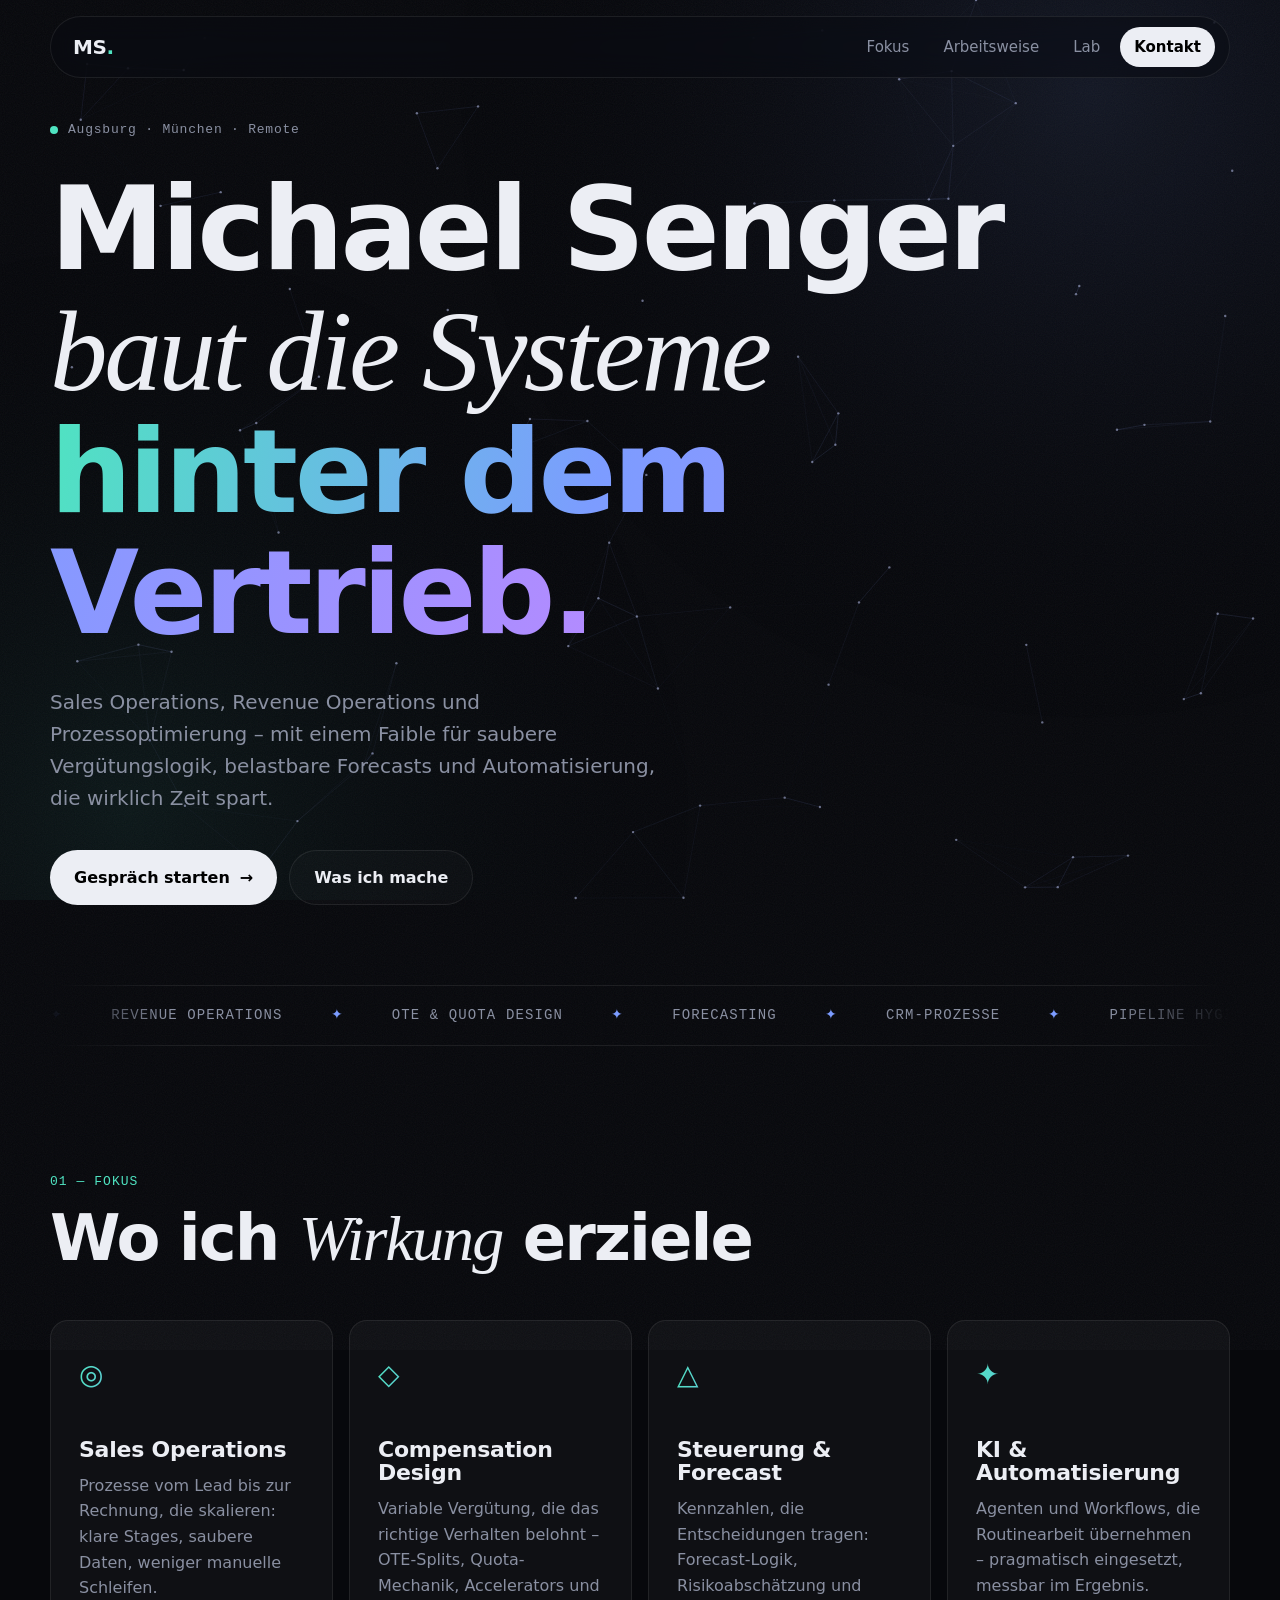
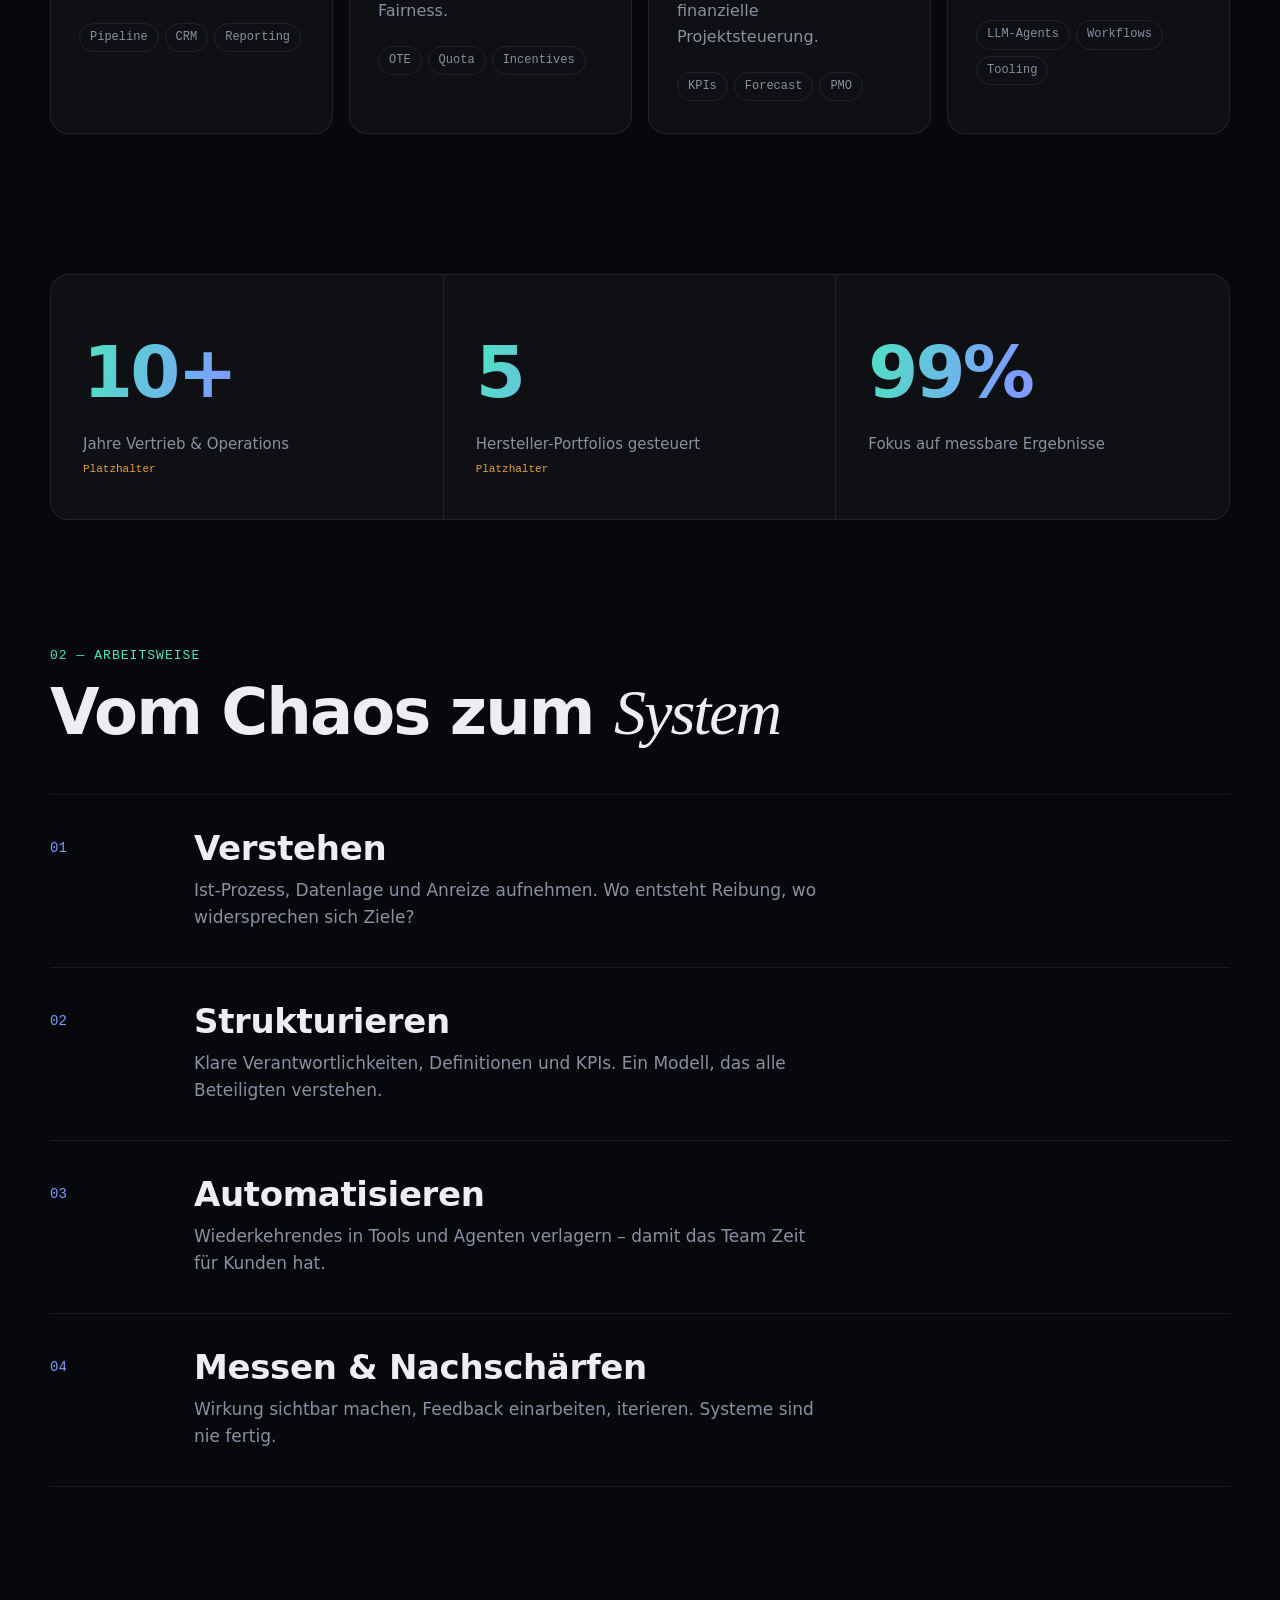
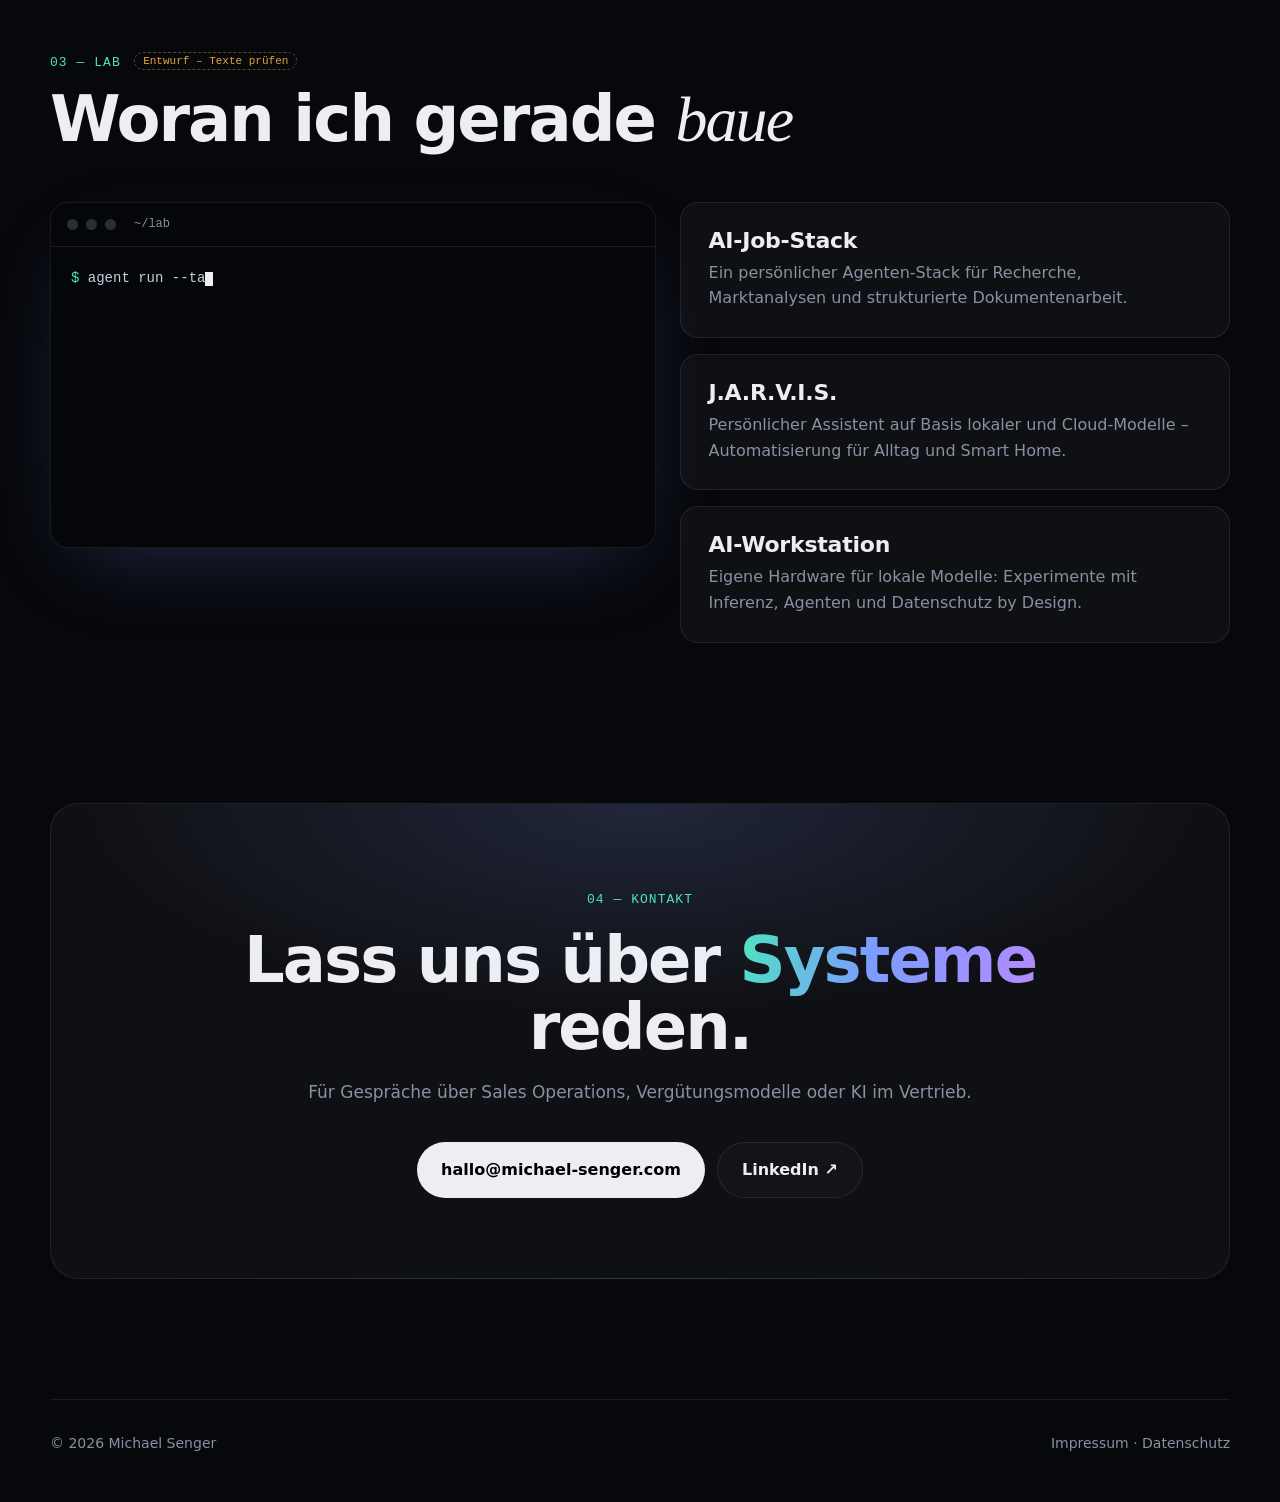
==== index.html @ 05d71cca "v0.1: Erste Version der persönlichen Website Statische Seite (HTML/CSS/JS, kein Build), Rechtsseiten" ====
<!DOCTYPE html>
<html lang="de">
<head>
  <meta charset="utf-8">
  <meta name="viewport" content="width=device-width, initial-scale=1">
  <title>Michael Senger — Sales Operations & Revenue Systems</title>
  <meta name="description" content="Michael Senger – Sales Operations, Revenue Operations und Prozessoptimierung. Vergütungsmodelle, Forecasting und KI-gestützte Automatisierung. Augsburg / München.">
  <link rel="canonical" href="https://michael-senger.com/">
  <meta property="og:title" content="Michael Senger — Sales Operations & Revenue Systems">
  <meta property="og:description" content="Ich baue die Systeme hinter dem Vertrieb: Prozesse, Vergütung, Forecasting, Automatisierung.">
  <meta property="og:url" content="https://michael-senger.com/">
  <meta property="og:type" content="website">
  <meta name="theme-color" content="#07080c">
  <link rel="icon" href="assets/favicon.svg" type="image/svg+xml">
  <link rel="stylesheet" href="assets/style.css">
</head>
<body>
  <canvas id="field" aria-hidden="true"></canvas>
  <div class="grain" aria-hidden="true"></div>

  <header class="nav">
    <a href="#top" class="brand" aria-label="Startseite">MS<span>.</span></a>
    <nav>
      <a href="#focus">Fokus</a>
      <a href="#approach">Arbeitsweise</a>
      <a href="#lab">Lab</a>
      <a href="#contact" class="nav-cta">Kontakt</a>
    </nav>
  </header>

  <main id="top">
    <!-- HERO -->
    <section class="hero">
      <p class="eyebrow reveal"><span class="dot"></span> Augsburg · München · Remote</p>
      <h1 class="reveal">
        Michael Senger<br>
        <span class="serif">baut die Systeme</span><br>
        <span class="grad">hinter dem Vertrieb.</span>
      </h1>
      <p class="lede reveal">
        Sales Operations, Revenue Operations und Prozessoptimierung – mit einem Faible für
        saubere Vergütungslogik, belastbare Forecasts und Automatisierung, die wirklich Zeit spart.
      </p>
      <div class="hero-actions reveal">
        <a href="#contact" class="btn btn-primary">Gespräch starten <span aria-hidden="true">→</span></a>
        <a href="#focus" class="btn btn-ghost">Was ich mache</a>
      </div>
      <div class="ticker reveal" aria-hidden="true">
        <div class="ticker-track">
          <span>Revenue Operations</span><span>OTE &amp; Quota Design</span><span>Forecasting</span>
          <span>CRM-Prozesse</span><span>Pipeline Hygiene</span><span>KI-Automatisierung</span>
          <span>PMO</span><span>Sales Enablement</span>
          <span>Revenue Operations</span><span>OTE &amp; Quota Design</span><span>Forecasting</span>
          <span>CRM-Prozesse</span><span>Pipeline Hygiene</span><span>KI-Automatisierung</span>
          <span>PMO</span><span>Sales Enablement</span>
        </div>
      </div>
    </section>

    <!-- FOCUS -->
    <section id="focus" class="section">
      <div class="section-head reveal">
        <span class="kicker">01 — Fokus</span>
        <h2>Wo ich <span class="serif">Wirkung</span> erziele</h2>
      </div>
      <div class="cards">
        <article class="card reveal" data-tilt>
          <div class="card-icon">◎</div>
          <h3>Sales Operations</h3>
          <p>Prozesse vom Lead bis zur Rechnung, die skalieren: klare Stages, saubere Daten, weniger manuelle Schleifen.</p>
          <ul class="tags"><li>Pipeline</li><li>CRM</li><li>Reporting</li></ul>
        </article>
        <article class="card reveal" data-tilt>
          <div class="card-icon">◇</div>
          <h3>Compensation Design</h3>
          <p>Variable Vergütung, die das richtige Verhalten belohnt – OTE-Splits, Quota-Mechanik, Accelerators und Fairness.</p>
          <ul class="tags"><li>OTE</li><li>Quota</li><li>Incentives</li></ul>
        </article>
        <article class="card reveal" data-tilt>
          <div class="card-icon">△</div>
          <h3>Steuerung &amp; Forecast</h3>
          <p>Kennzahlen, die Entscheidungen tragen: Forecast-Logik, Risikoabschätzung und finanzielle Projektsteuerung.</p>
          <ul class="tags"><li>KPIs</li><li>Forecast</li><li>PMO</li></ul>
        </article>
        <article class="card reveal" data-tilt>
          <div class="card-icon">✦</div>
          <h3>KI &amp; Automatisierung</h3>
          <p>Agenten und Workflows, die Routinearbeit übernehmen – pragmatisch eingesetzt, messbar im Ergebnis.</p>
          <ul class="tags"><li>LLM-Agents</li><li>Workflows</li><li>Tooling</li></ul>
        </article>
      </div>
    </section>

    <!-- STATS -->
    <section class="stats reveal">
      <div class="stat"><span class="num" data-count="10" data-suffix="+">10+</span><span class="label">Jahre Vertrieb &amp; Operations<small>Platzhalter</small></span></div>
      <div class="stat"><span class="num" data-count="5">5</span><span class="label">Hersteller-Portfolios gesteuert<small>Platzhalter</small></span></div>
      <div class="stat"><span class="num" data-count="100" data-suffix="%">100%</span><span class="label">Fokus auf messbare Ergebnisse</span></div>
    </section>

    <!-- APPROACH -->
    <section id="approach" class="section">
      <div class="section-head reveal">
        <span class="kicker">02 — Arbeitsweise</span>
        <h2>Vom Chaos zum <span class="serif">System</span></h2>
      </div>
      <ol class="steps">
        <li class="step reveal">
          <span class="step-no">01</span>
          <div><h3>Verstehen</h3><p>Ist-Prozess, Datenlage und Anreize aufnehmen. Wo entsteht Reibung, wo widersprechen sich Ziele?</p></div>
        </li>
        <li class="step reveal">
          <span class="step-no">02</span>
          <div><h3>Strukturieren</h3><p>Klare Verantwortlichkeiten, Definitionen und KPIs. Ein Modell, das alle Beteiligten verstehen.</p></div>
        </li>
        <li class="step reveal">
          <span class="step-no">03</span>
          <div><h3>Automatisieren</h3><p>Wiederkehrendes in Tools und Agenten verlagern – damit das Team Zeit für Kunden hat.</p></div>
        </li>
        <li class="step reveal">
          <span class="step-no">04</span>
          <div><h3>Messen &amp; Nachschärfen</h3><p>Wirkung sichtbar machen, Feedback einarbeiten, iterieren. Systeme sind nie fertig.</p></div>
        </li>
      </ol>
    </section>

    <!-- LAB -->
    <section id="lab" class="section">
      <div class="section-head reveal">
        <span class="kicker">03 — Lab</span> <small class="draft">Entwurf – Texte prüfen</small>
        <h2>Woran ich gerade <span class="serif">baue</span></h2>
      </div>
      <div class="lab">
        <div class="terminal reveal" aria-label="Terminal-Animation">
          <div class="term-bar"><i></i><i></i><i></i><span>~/lab</span></div>
          <pre id="term"></pre>
        </div>
        <div class="lab-list">
          <div class="lab-item reveal"><h3>AI-Job-Stack</h3><p>Ein persönlicher Agenten-Stack für Recherche, Marktanalysen und strukturierte Dokumentenarbeit.</p></div>
          <div class="lab-item reveal"><h3>J.A.R.V.I.S.</h3><p>Persönlicher Assistent auf Basis lokaler und Cloud-Modelle – Automatisierung für Alltag und Smart Home.</p></div>
          <div class="lab-item reveal"><h3>AI-Workstation</h3><p>Eigene Hardware für lokale Modelle: Experimente mit Inferenz, Agenten und Datenschutz by Design.</p></div>
        </div>
      </div>
    </section>

    <!-- CONTACT -->
    <section id="contact" class="section contact">
      <div class="contact-inner reveal">
        <span class="kicker">04 — Kontakt</span>
        <h2>Lass uns über <span class="grad">Systeme</span> reden.</h2>
        <p>Für Gespräche über Sales Operations, Vergütungsmodelle oder KI im Vertrieb.</p>
        <div class="hero-actions">
          <!-- TODO: echte Kontaktadresse eintragen -->
          <a class="btn btn-primary" href="mailto:hallo@michael-senger.com">hallo@michael-senger.com</a>
          <!-- TODO: echte LinkedIn-URL eintragen -->
          <a class="btn btn-ghost" href="https://www.linkedin.com/" rel="noopener" target="_blank">LinkedIn ↗</a>
        </div>
      </div>
    </section>
  </main>

  <footer class="footer">
    <span>© <span id="year">2026</span> Michael Senger</span>
    <span><a href="impressum.html">Impressum</a> · <a href="datenschutz.html">Datenschutz</a></span>
  </footer>

  <script src="assets/main.js" defer></script>
</body>
</html>
---- assets/style.css ----
/* ==========================================================
   michael-senger.com — Design tokens
   Keine externen Fonts (DSGVO: kein Google-Fonts-Abruf).
   ========================================================== */
:root {
  --bg: #07080c;
  --bg-2: #0d0f16;
  --fg: #eceef4;
  --muted: #8a90a2;
  --line: rgba(255, 255, 255, 0.08);
  --card: rgba(255, 255, 255, 0.035);
  --accent: #7c9cff;
  --accent-2: #b38bff;
  --accent-3: #4fe3c1;
  --grad: linear-gradient(100deg, var(--accent-3), var(--accent) 45%, var(--accent-2));
  --sans: "Inter", ui-sans-serif, system-ui, -apple-system, "Segoe UI", Roboto, "Helvetica Neue", Arial, sans-serif;
  --serif: "Iowan Old Style", "Palatino Linotype", Palatino, "Book Antiqua", Georgia, serif;
  --mono: ui-monospace, "SF Mono", Menlo, Consolas, monospace;
  --radius: 18px;
  --max: 1180px;
}

* { box-sizing: border-box; margin: 0; padding: 0; }
html { scroll-behavior: smooth; }
body {
  background: var(--bg);
  color: var(--fg);
  font-family: var(--sans);
  font-size: 17px;
  line-height: 1.6;
  -webkit-font-smoothing: antialiased;
  overflow-x: hidden;
}
a { color: inherit; text-decoration: none; }
::selection { background: var(--accent); color: #000; }

/* ---------- Background ---------- */
#field { position: fixed; inset: 0; width: 100%; height: 100%; z-index: -2; }
.grain {
  position: fixed; inset: -50%; z-index: -1; pointer-events: none; opacity: .05;
  background-image: url("data:image/svg+xml,%3Csvg xmlns='http://www.w3.org/2000/svg' width='160' height='160'%3E%3Cfilter id='n'%3E%3CfeTurbulence type='fractalNoise' baseFrequency='.9' numOctaves='3'/%3E%3C/filter%3E%3Crect width='100%25' height='100%25' filter='url(%23n)'/%3E%3C/svg%3E");
  animation: grain 8s steps(10) infinite;
}
@keyframes grain { 0%,100% { transform: translate(0,0) } 50% { transform: translate(-5%,3%) } }

/* ---------- Nav ---------- */
.nav {
  position: fixed; top: 16px; left: 50%; transform: translateX(-50%);
  width: min(var(--max), calc(100% - 32px));
  display: flex; justify-content: space-between; align-items: center;
  padding: 10px 14px 10px 22px; z-index: 10;
  background: rgba(10, 12, 18, 0.55);
  border: 1px solid var(--line); border-radius: 999px;
  backdrop-filter: blur(14px) saturate(140%);
  -webkit-backdrop-filter: blur(14px) saturate(140%);
}
.brand { font-weight: 800; letter-spacing: -.02em; font-size: 20px; }
.brand span { color: var(--accent-3); }
.nav nav { display: flex; gap: 6px; align-items: center; }
.nav nav a { padding: 8px 14px; border-radius: 999px; color: var(--muted); font-size: 15px; transition: color .2s, background .2s; }
.nav nav a:hover { color: var(--fg); background: rgba(255,255,255,.05); }
.nav .nav-cta { color: #000 !important; background: var(--fg); font-weight: 600; }
.nav .nav-cta:hover { background: var(--accent-3) !important; }

/* ---------- Layout ---------- */
main { width: min(var(--max), calc(100% - 40px)); margin: 0 auto; }
.section { padding: 120px 0 40px; }
.section-head { margin-bottom: 48px; }
.kicker { font-family: var(--mono); font-size: 13px; color: var(--accent-3); letter-spacing: .08em; text-transform: uppercase; }
h1, h2, h3 { letter-spacing: -.03em; line-height: 1.05; font-weight: 700; }
h2 { font-size: clamp(36px, 5.5vw, 64px); margin-top: 12px; }
h3 { font-size: 22px; letter-spacing: -.01em; }
.serif { font-family: var(--serif); font-style: italic; font-weight: 400; }
.grad { background: var(--grad); -webkit-background-clip: text; background-clip: text; color: transparent; }

/* ---------- Hero ---------- */
.hero { min-height: 100vh; display: flex; flex-direction: column; justify-content: center; padding-top: 120px; }
.eyebrow { display: inline-flex; align-items: center; gap: 10px; color: var(--muted); font-family: var(--mono); font-size: 13px; letter-spacing: .06em; margin-bottom: 28px; }
.dot { width: 8px; height: 8px; border-radius: 50%; background: var(--accent-3); box-shadow: 0 0 0 0 rgba(79,227,193,.6); animation: pulse 2.2s infinite; }
@keyframes pulse { 70% { box-shadow: 0 0 0 12px rgba(79,227,193,0) } 100% { box-shadow: 0 0 0 0 rgba(79,227,193,0) } }
.hero h1 { font-size: clamp(48px, 9vw, 124px); }
.lede { max-width: 620px; margin-top: 32px; color: var(--muted); font-size: clamp(17px, 1.6vw, 20px); }
.hero-actions { display: flex; flex-wrap: wrap; gap: 12px; margin-top: 36px; }

.btn { display: inline-flex; align-items: center; gap: 10px; padding: 14px 24px; border-radius: 999px; font-weight: 600; font-size: 16px; transition: transform .2s, background .2s, border-color .2s; }
.btn:hover { transform: translateY(-2px); }
.btn-primary { background: var(--fg); color: #000; }
.btn-primary:hover { background: var(--accent-3); }
.btn-ghost { border: 1px solid var(--line); background: rgba(255,255,255,.02); }
.btn-ghost:hover { border-color: rgba(255,255,255,.3); }

.ticker { margin-top: 80px; overflow: hidden; border-top: 1px solid var(--line); border-bottom: 1px solid var(--line); mask-image: linear-gradient(90deg, transparent, #000 10%, #000 90%, transparent); }
.ticker-track { display: flex; gap: 48px; width: max-content; padding: 18px 0; animation: scroll 40s linear infinite; }
.ticker-track span { font-family: var(--mono); font-size: 14px; color: var(--muted); white-space: nowrap; text-transform: uppercase; letter-spacing: .08em; }
.ticker-track span::before { content: "✦"; color: var(--accent); margin-right: 48px; }
@keyframes scroll { to { transform: translateX(-50%); } }

/* ---------- Cards ---------- */
.cards { display: grid; grid-template-columns: repeat(auto-fit, minmax(250px, 1fr)); gap: 16px; }
.card {
  position: relative; padding: 32px 28px; border-radius: var(--radius);
  background: var(--card); border: 1px solid var(--line);
  transition: transform .25s ease, border-color .25s;
  transform-style: preserve-3d; overflow: hidden;
}
.card::before {
  content: ""; position: absolute; inset: 0; opacity: 0; transition: opacity .3s;
  background: radial-gradient(400px circle at var(--mx, 50%) var(--my, 50%), rgba(124,156,255,.15), transparent 40%);
}
.card:hover { border-color: rgba(124,156,255,.35); }
.card:hover::before { opacity: 1; }
.card-icon { font-size: 28px; margin-bottom: 40px; background: var(--grad); -webkit-background-clip: text; background-clip: text; color: transparent; }
.card p { color: var(--muted); margin-top: 12px; font-size: 16px; }
.tags { list-style: none; display: flex; flex-wrap: wrap; gap: 6px; margin-top: 22px; }
.tags li { font-family: var(--mono); font-size: 12px; padding: 4px 10px; border: 1px solid var(--line); border-radius: 999px; color: var(--muted); }

/* ---------- Stats ---------- */
.stats { margin-top: 100px; display: grid; grid-template-columns: repeat(auto-fit, minmax(220px, 1fr)); border: 1px solid var(--line); border-radius: var(--radius); background: var(--card); }
.stat { padding: 40px 32px; border-right: 1px solid var(--line); }
.stat:last-child { border-right: 0; }
.num { display: block; font-size: clamp(48px, 6vw, 72px); font-weight: 800; letter-spacing: -.04em; background: var(--grad); -webkit-background-clip: text; background-clip: text; color: transparent; }
.label { color: var(--muted); font-size: 15px; }
.label small { display: block; font-family: var(--mono); font-size: 11px; color: #e6a23c; margin-top: 4px; }

/* ---------- Steps ---------- */
.steps { list-style: none; border-top: 1px solid var(--line); }
.step { display: grid; grid-template-columns: 120px 1fr; gap: 24px; padding: 36px 0; border-bottom: 1px solid var(--line); transition: padding .3s; }
.step:hover { padding-left: 16px; }
.step-no { font-family: var(--mono); color: var(--accent); font-size: 14px; padding-top: 6px; }
.step h3 { font-size: clamp(24px, 3vw, 34px); }
.step p { color: var(--muted); margin-top: 10px; max-width: 640px; }

/* ---------- Lab ---------- */
.lab { display: grid; grid-template-columns: 1.1fr 1fr; gap: 24px; align-items: start; }
.terminal { border-radius: var(--radius); border: 1px solid var(--line); background: rgba(5,6,10,.85); overflow: hidden; box-shadow: 0 30px 80px -30px rgba(124,156,255,.25); }
.term-bar { display: flex; align-items: center; gap: 8px; padding: 12px 16px; border-bottom: 1px solid var(--line); }
.term-bar i { width: 11px; height: 11px; border-radius: 50%; background: #2a2d38; }
.term-bar span { margin-left: 10px; font-family: var(--mono); font-size: 12px; color: var(--muted); }
#term { font-family: var(--mono); font-size: 14px; line-height: 1.7; padding: 20px; min-height: 300px; white-space: pre-wrap; color: #c9cfdf; }
#term .p { color: var(--accent-3); }
#term .c { color: var(--muted); }
#term .cursor { display: inline-block; width: 8px; height: 1em; background: var(--fg); vertical-align: text-bottom; animation: blink 1s steps(1) infinite; }
@keyframes blink { 50% { opacity: 0; } }
.lab-list { display: grid; gap: 16px; }
.lab-item { padding: 26px 28px; border-radius: var(--radius); border: 1px solid var(--line); background: var(--card); }
.lab-item p { color: var(--muted); margin-top: 8px; font-size: 16px; }

/* ---------- Contact ---------- */
.contact { padding-bottom: 120px; }
.contact-inner {
  text-align: center; padding: 80px 32px; border-radius: 28px; border: 1px solid var(--line);
  background: radial-gradient(800px 300px at 50% 0%, rgba(124,156,255,.16), transparent 70%), var(--card);
}
.contact-inner h2 { margin: 16px auto 0; max-width: 820px; }
.contact-inner p { color: var(--muted); margin-top: 18px; }
.contact-inner .hero-actions { justify-content: center; }

/* ---------- Footer ---------- */
.footer { width: min(var(--max), calc(100% - 40px)); margin: 0 auto; display: flex; justify-content: space-between; flex-wrap: wrap; gap: 12px; padding: 32px 0 48px; color: var(--muted); font-size: 14px; border-top: 1px solid var(--line); }
.footer a:hover { color: var(--fg); }

/* ---------- Legal pages ---------- */
.legal { max-width: 760px; margin: 0 auto; padding: 160px 0 100px; }
.legal h1 { font-size: clamp(40px, 6vw, 64px); margin-bottom: 32px; }
.legal h2 { font-size: 24px; margin: 40px 0 12px; }
.legal p, .legal li { color: #c3c8d6; }
.legal ul { padding-left: 20px; }
.legal .todo { font-family: var(--mono); font-size: 13px; color: #e6a23c; border: 1px dashed #e6a23c66; padding: 12px 16px; border-radius: 10px; margin-bottom: 24px; }

/* ---------- Reveal ---------- */
.reveal { opacity: 0; transform: translateY(24px); transition: opacity .9s cubic-bezier(.2,.7,.2,1), transform .9s cubic-bezier(.2,.7,.2,1); }
.reveal.in { opacity: 1; transform: none; }

/* ---------- Responsive ---------- */
@media (max-width: 860px) {
  .lab { grid-template-columns: 1fr; }
  .step { grid-template-columns: 1fr; gap: 8px; }
  .stat { border-right: 0; border-bottom: 1px solid var(--line); }
  .stat:last-child { border-bottom: 0; }
}
@media (max-width: 640px) {
  .nav nav a:not(.nav-cta) { display: none; }
  .section { padding-top: 90px; }
}
@media (prefers-reduced-motion: reduce) {
  *, *::before, *::after { animation: none !important; transition: none !important; }
  .reveal { opacity: 1; transform: none; }
}

/* Entwurfs-Markierung (vor Go-live entfernen) */
.draft { font-family: var(--mono); font-size: 11px; color: #e6a23c; border: 1px dashed #e6a23c66; padding: 2px 8px; border-radius: 999px; margin-left: 8px; vertical-align: middle; }
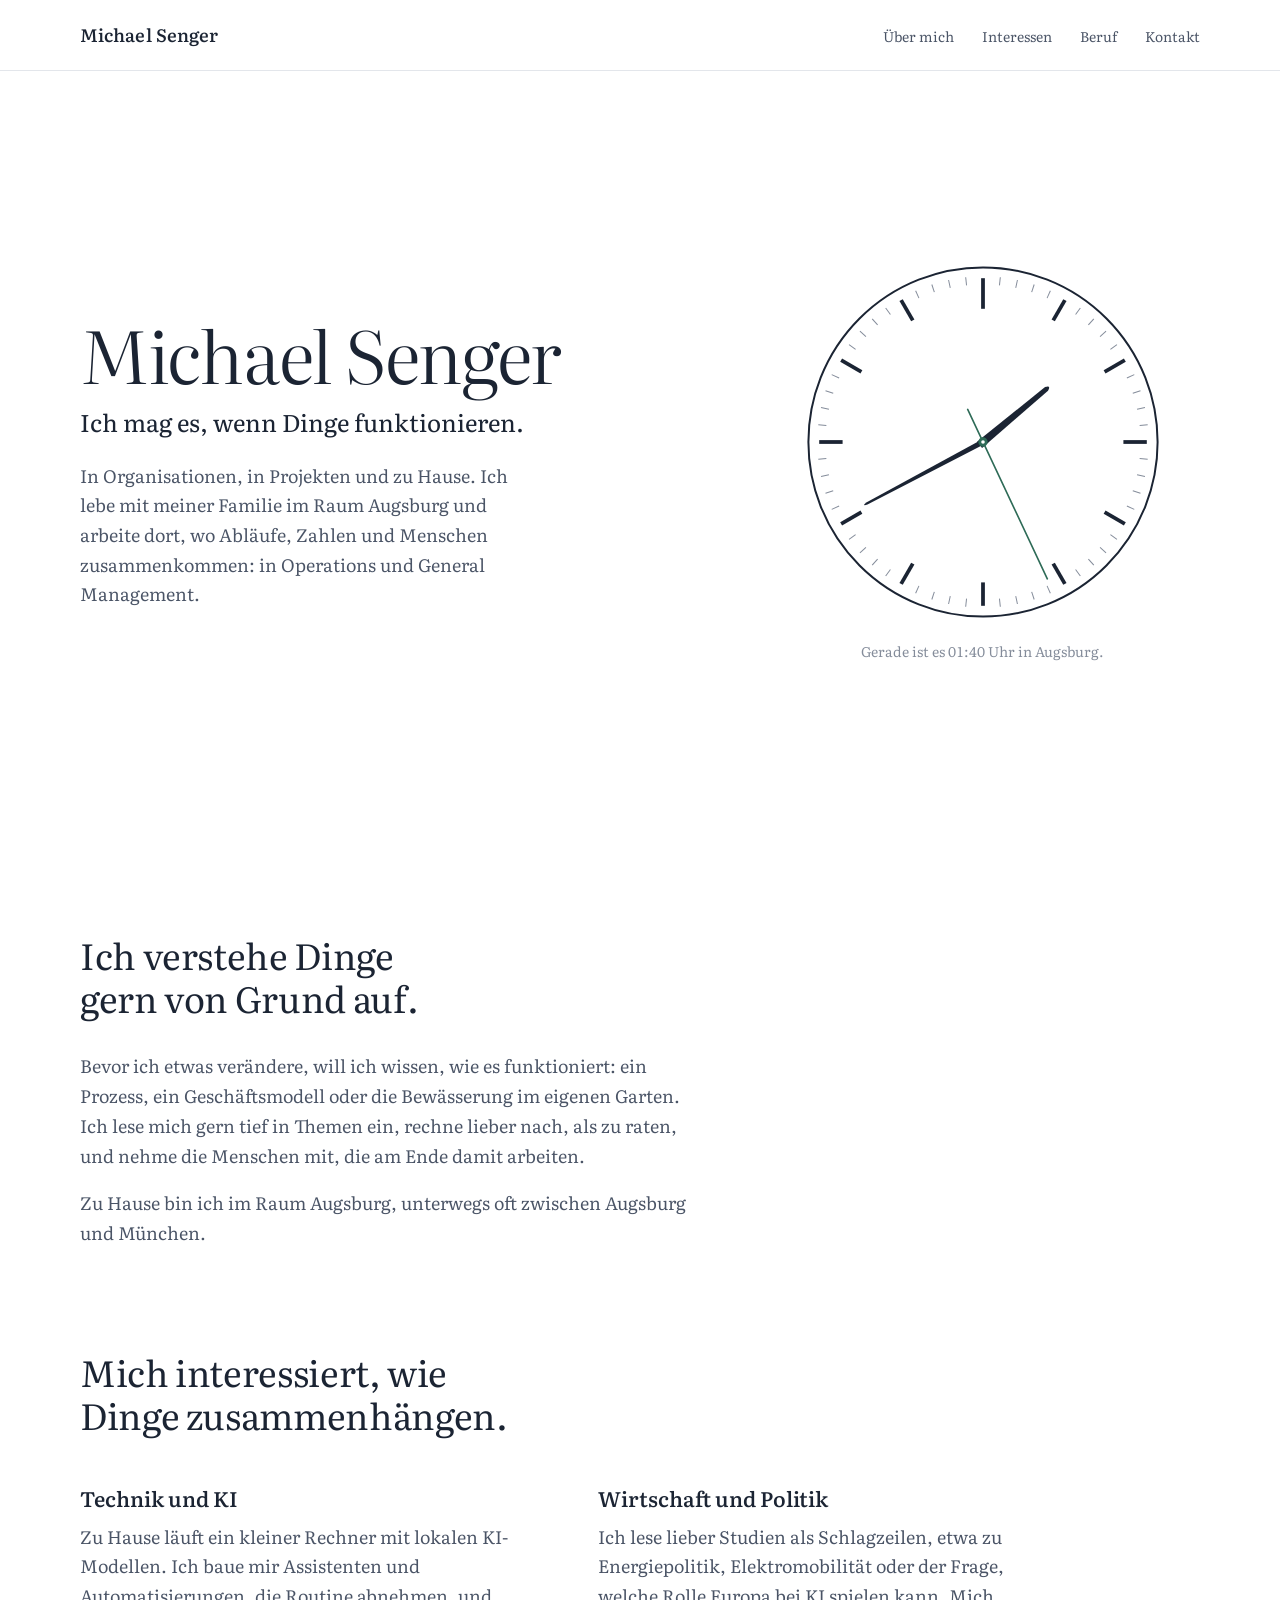
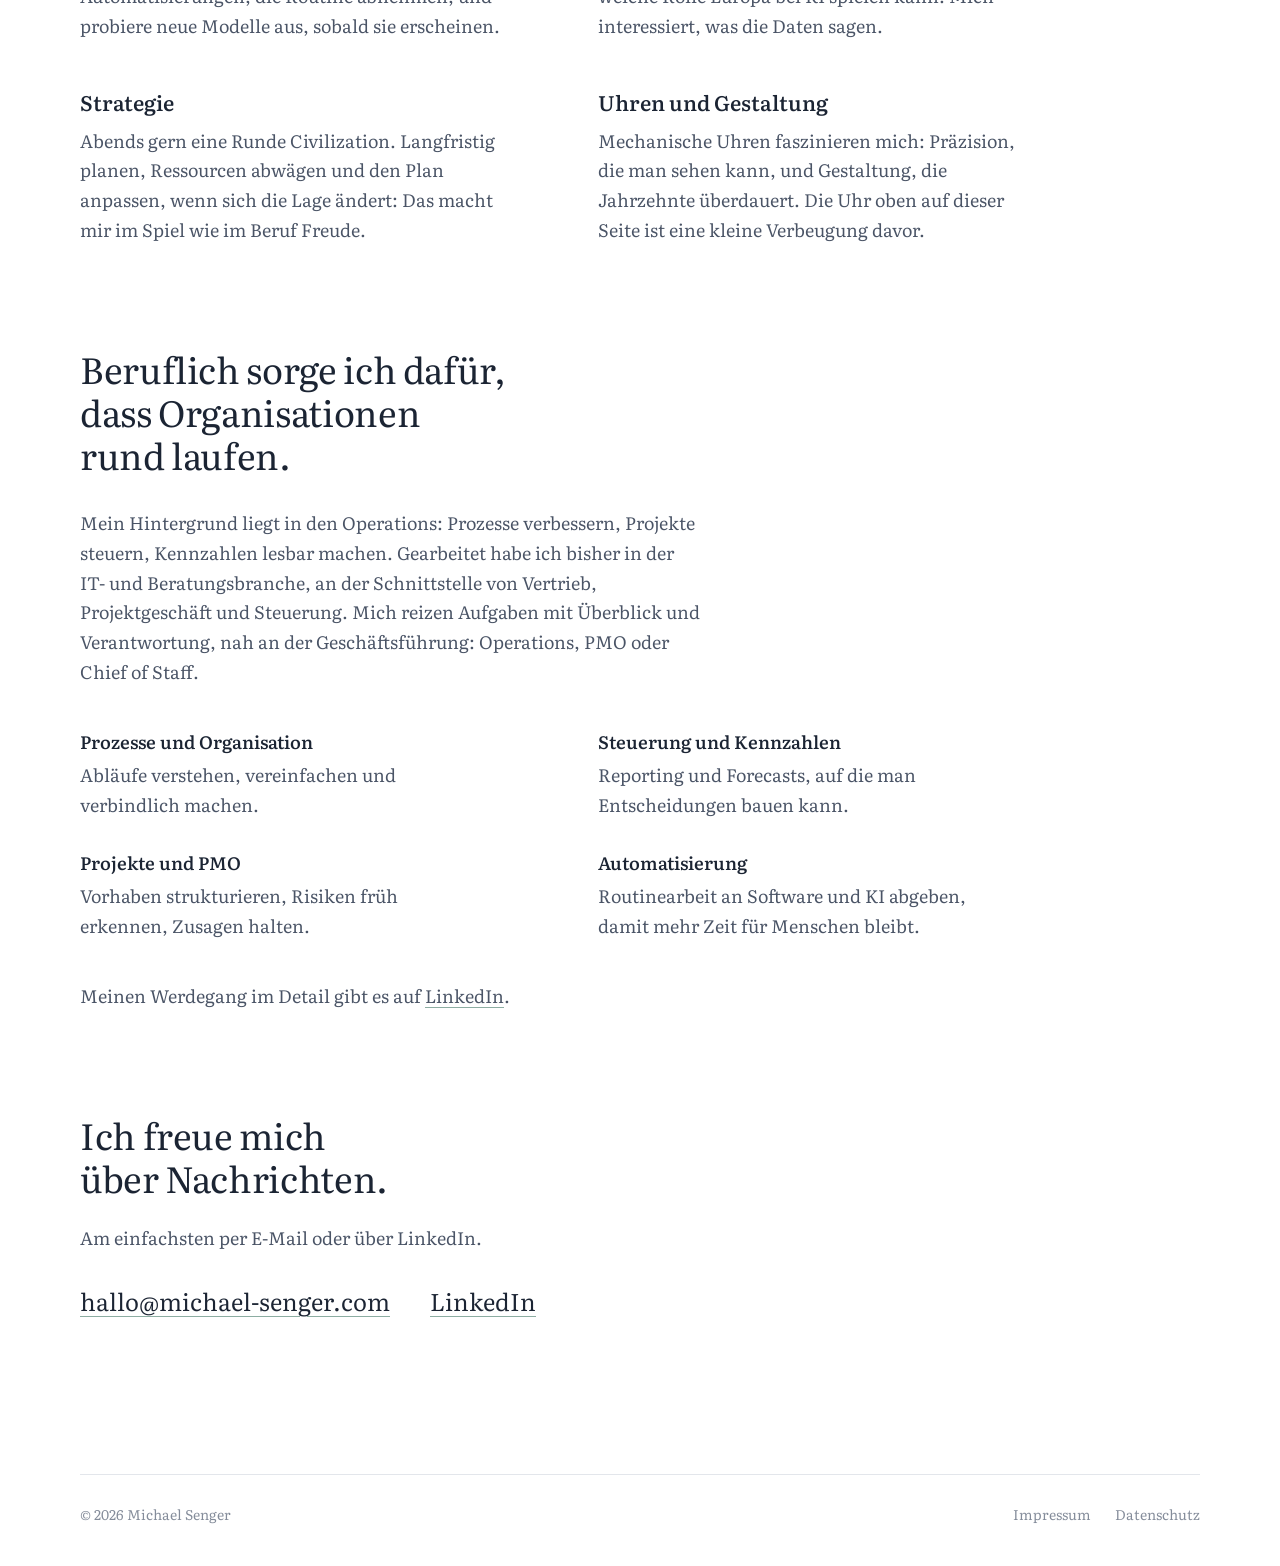
==== commit fb4a21d8: "v0.2: Helles, ruhiges Redesign Person statt Vertrieb, Fokus Operations und General Management. Liter" ====
--- a/index.html
+++ b/index.html
@@ -3,165 +3,133 @@
 <head>
   <meta charset="utf-8">
   <meta name="viewport" content="width=device-width, initial-scale=1">
-  <title>Michael Senger — Sales Operations & Revenue Systems</title>
-  <meta name="description" content="Michael Senger – Sales Operations, Revenue Operations und Prozessoptimierung. Vergütungsmodelle, Forecasting und KI-gestützte Automatisierung. Augsburg / München.">
+  <title>Michael Senger</title>
+  <meta name="description" content="Michael Senger aus Augsburg: wer ich bin, was mich interessiert und wie ich in Operations und General Management arbeite.">
   <link rel="canonical" href="https://michael-senger.com/">
-  <meta property="og:title" content="Michael Senger — Sales Operations & Revenue Systems">
-  <meta property="og:description" content="Ich baue die Systeme hinter dem Vertrieb: Prozesse, Vergütung, Forecasting, Automatisierung.">
+  <meta property="og:title" content="Michael Senger">
+  <meta property="og:description" content="Ich mag es, wenn Dinge funktionieren. In Organisationen, in Projekten und zu Hause.">
   <meta property="og:url" content="https://michael-senger.com/">
-  <meta property="og:type" content="website">
-  <meta name="theme-color" content="#07080c">
+  <meta property="og:type" content="profile">
+  <meta name="theme-color" content="#ffffff">
   <link rel="icon" href="assets/favicon.svg" type="image/svg+xml">
+  <link rel="preload" href="assets/fonts/literata-var.woff2" as="font" type="font/woff2" crossorigin>
   <link rel="stylesheet" href="assets/style.css">
 </head>
 <body>
-  <canvas id="field" aria-hidden="true"></canvas>
-  <div class="grain" aria-hidden="true"></div>
+  <a class="skip" href="#inhalt">Zum Inhalt springen</a>
 
-  <header class="nav">
-    <a href="#top" class="brand" aria-label="Startseite">MS<span>.</span></a>
-    <nav>
-      <a href="#focus">Fokus</a>
-      <a href="#approach">Arbeitsweise</a>
-      <a href="#lab">Lab</a>
-      <a href="#contact" class="nav-cta">Kontakt</a>
-    </nav>
+  <header class="site-header">
+    <div class="wrap header-inner">
+      <a class="wordmark" href="#top">Michael Senger</a>
+      <nav aria-label="Hauptnavigation">
+        <a href="#ueber-mich">Über mich</a>
+        <a href="#interessen">Interessen</a>
+        <a href="#beruf">Beruf</a>
+        <a href="#kontakt">Kontakt</a>
+      </nav>
+    </div>
   </header>
 
-  <main id="top">
-    <!-- HERO -->
-    <section class="hero">
-      <p class="eyebrow reveal"><span class="dot"></span> Augsburg · München · Remote</p>
-      <h1 class="reveal">
-        Michael Senger<br>
-        <span class="serif">baut die Systeme</span><br>
-        <span class="grad">hinter dem Vertrieb.</span>
-      </h1>
-      <p class="lede reveal">
-        Sales Operations, Revenue Operations und Prozessoptimierung – mit einem Faible für
-        saubere Vergütungslogik, belastbare Forecasts und Automatisierung, die wirklich Zeit spart.
-      </p>
-      <div class="hero-actions reveal">
-        <a href="#contact" class="btn btn-primary">Gespräch starten <span aria-hidden="true">→</span></a>
-        <a href="#focus" class="btn btn-ghost">Was ich mache</a>
+  <main id="inhalt">
+    <section class="hero wrap" id="top">
+      <div class="hero-text">
+        <h1>Michael Senger</h1>
+        <p class="thesis">Ich mag es, wenn Dinge funktionieren.</p>
+        <p class="intro">
+          In Organisationen, in Projekten und zu Hause. Ich lebe mit meiner Familie im Raum Augsburg
+          und arbeite dort, wo Abläufe, Zahlen und Menschen zusammenkommen: in Operations und General Management.
+        </p>
       </div>
-      <div class="ticker reveal" aria-hidden="true">
-        <div class="ticker-track">
-          <span>Revenue Operations</span><span>OTE &amp; Quota Design</span><span>Forecasting</span>
-          <span>CRM-Prozesse</span><span>Pipeline Hygiene</span><span>KI-Automatisierung</span>
-          <span>PMO</span><span>Sales Enablement</span>
-          <span>Revenue Operations</span><span>OTE &amp; Quota Design</span><span>Forecasting</span>
-          <span>CRM-Prozesse</span><span>Pipeline Hygiene</span><span>KI-Automatisierung</span>
-          <span>PMO</span><span>Sales Enablement</span>
+
+      <figure class="clock">
+        <svg id="dial" viewBox="0 0 200 200" role="img" aria-labelledby="clock-label">
+          <title id="clock-label">Analoge Uhr mit der aktuellen Ortszeit in Augsburg</title>
+          <circle class="dial-face" cx="100" cy="100" r="97"/>
+          <g id="ticks"></g>
+          <g id="hand-hour"><path class="hand" d="M97.8 102.5 L98.7 54 Q100 50.5 101.3 54 L102.2 102.5 Z"/></g>
+          <g id="hand-minute"><path class="hand" d="M98.5 103 L99.3 27 Q100 23.5 100.7 27 L101.5 103 Z"/></g>
+          <g id="hand-second">
+            <line class="hand-second" x1="100" y1="120" x2="100" y2="16"/>
+            <circle class="hand-second-dot" cx="100" cy="100" r="2.6"/>
+          </g>
+          <circle class="dial-pin" cx="100" cy="100" r="1"/>
+        </svg>
+        <figcaption>Gerade ist es <time id="clock-time">--:--</time> in Augsburg.</figcaption>
+      </figure>
+    </section>
+
+    <section class="block wrap" id="ueber-mich">
+      <h2>Ich verstehe Dinge gern von Grund auf.</h2>
+      <div class="prose">
+        <!-- PRÜFEN: Persönliche Angaben vor Go-live freigeben -->
+        <p>
+          Bevor ich etwas verändere, will ich wissen, wie es funktioniert: ein Prozess, ein Geschäftsmodell
+          oder die Bewässerung im eigenen Garten. Ich lese mich gern tief in Themen ein, rechne lieber nach,
+          als zu raten, und nehme die Menschen mit, die am Ende damit arbeiten.
+        </p>
+        <p>
+          Zu Hause bin ich im Raum Augsburg, unterwegs oft zwischen Augsburg und München.
+        </p>
+      </div>
+    </section>
+
+    <section class="block wrap" id="interessen">
+      <h2>Mich interessiert, wie Dinge zusammenhängen.</h2>
+      <div class="interests">
+        <div>
+          <h3>Technik und KI</h3>
+          <p>Zu Hause läuft ein kleiner Rechner mit lokalen KI-Modellen. Ich baue mir Assistenten und Automatisierungen, die Routine abnehmen, und probiere neue Modelle aus, sobald sie erscheinen.</p>
+        </div>
+        <div>
+          <h3>Wirtschaft und Politik</h3>
+          <p>Ich lese lieber Studien als Schlagzeilen, etwa zu Energiepolitik, Elektromobilität oder der Frage, welche Rolle Europa bei KI spielen kann. Mich interessiert, was die Daten sagen.</p>
+        </div>
+        <div>
+          <h3>Strategie</h3>
+          <p>Abends gern eine Runde Civilization. Langfristig planen, Ressourcen abwägen und den Plan anpassen, wenn sich die Lage ändert: Das macht mir im Spiel wie im Beruf Freude.</p>
+        </div>
+        <div>
+          <h3>Uhren und Gestaltung</h3>
+          <p>Mechanische Uhren faszinieren mich: Präzision, die man sehen kann, und Gestaltung, die Jahrzehnte überdauert. Die Uhr oben auf dieser Seite ist eine kleine Verbeugung davor.</p>
         </div>
       </div>
     </section>
 
-    <!-- FOCUS -->
-    <section id="focus" class="section">
-      <div class="section-head reveal">
-        <span class="kicker">01 — Fokus</span>
-        <h2>Wo ich <span class="serif">Wirkung</span> erziele</h2>
+    <section class="block wrap" id="beruf">
+      <h2>Beruflich sorge ich dafür, dass Organisationen rund laufen.</h2>
+      <div class="prose">
+        <!-- PRÜFEN: Mit Masterprofil/CV abgleichen -->
+        <p>
+          Mein Hintergrund liegt in den Operations: Prozesse verbessern, Projekte steuern, Kennzahlen lesbar machen.
+          Gearbeitet habe ich bisher in der IT- und Beratungsbranche, an der Schnittstelle von Vertrieb,
+          Projektgeschäft und Steuerung. Mich reizen Aufgaben mit Überblick und Verantwortung, nah an der
+          Geschäftsführung: Operations, PMO oder Chief of Staff.
+        </p>
       </div>
-      <div class="cards">
-        <article class="card reveal" data-tilt>
-          <div class="card-icon">◎</div>
-          <h3>Sales Operations</h3>
-          <p>Prozesse vom Lead bis zur Rechnung, die skalieren: klare Stages, saubere Daten, weniger manuelle Schleifen.</p>
-          <ul class="tags"><li>Pipeline</li><li>CRM</li><li>Reporting</li></ul>
-        </article>
-        <article class="card reveal" data-tilt>
-          <div class="card-icon">◇</div>
-          <h3>Compensation Design</h3>
-          <p>Variable Vergütung, die das richtige Verhalten belohnt – OTE-Splits, Quota-Mechanik, Accelerators und Fairness.</p>
-          <ul class="tags"><li>OTE</li><li>Quota</li><li>Incentives</li></ul>
-        </article>
-        <article class="card reveal" data-tilt>
-          <div class="card-icon">△</div>
-          <h3>Steuerung &amp; Forecast</h3>
-          <p>Kennzahlen, die Entscheidungen tragen: Forecast-Logik, Risikoabschätzung und finanzielle Projektsteuerung.</p>
-          <ul class="tags"><li>KPIs</li><li>Forecast</li><li>PMO</li></ul>
-        </article>
-        <article class="card reveal" data-tilt>
-          <div class="card-icon">✦</div>
-          <h3>KI &amp; Automatisierung</h3>
-          <p>Agenten und Workflows, die Routinearbeit übernehmen – pragmatisch eingesetzt, messbar im Ergebnis.</p>
-          <ul class="tags"><li>LLM-Agents</li><li>Workflows</li><li>Tooling</li></ul>
-        </article>
-      </div>
+      <dl class="focus">
+        <div><dt>Prozesse und Organisation</dt><dd>Abläufe verstehen, vereinfachen und verbindlich machen.</dd></div>
+        <div><dt>Steuerung und Kennzahlen</dt><dd>Reporting und Forecasts, auf die man Entscheidungen bauen kann.</dd></div>
+        <div><dt>Projekte und PMO</dt><dd>Vorhaben strukturieren, Risiken früh erkennen, Zusagen halten.</dd></div>
+        <div><dt>Automatisierung</dt><dd>Routinearbeit an Software und KI abgeben, damit mehr Zeit für Menschen bleibt.</dd></div>
+      </dl>
+      <!-- TODO: echte LinkedIn-URL eintragen -->
+      <p class="aside">Meinen Werdegang im Detail gibt es auf <a href="https://www.linkedin.com/" rel="noopener">LinkedIn</a>.</p>
     </section>
 
-    <!-- STATS -->
-    <section class="stats reveal">
-      <div class="stat"><span class="num" data-count="10" data-suffix="+">10+</span><span class="label">Jahre Vertrieb &amp; Operations<small>Platzhalter</small></span></div>
-      <div class="stat"><span class="num" data-count="5">5</span><span class="label">Hersteller-Portfolios gesteuert<small>Platzhalter</small></span></div>
-      <div class="stat"><span class="num" data-count="100" data-suffix="%">100%</span><span class="label">Fokus auf messbare Ergebnisse</span></div>
-    </section>
-
-    <!-- APPROACH -->
-    <section id="approach" class="section">
-      <div class="section-head reveal">
-        <span class="kicker">02 — Arbeitsweise</span>
-        <h2>Vom Chaos zum <span class="serif">System</span></h2>
-      </div>
-      <ol class="steps">
-        <li class="step reveal">
-          <span class="step-no">01</span>
-          <div><h3>Verstehen</h3><p>Ist-Prozess, Datenlage und Anreize aufnehmen. Wo entsteht Reibung, wo widersprechen sich Ziele?</p></div>
-        </li>
-        <li class="step reveal">
-          <span class="step-no">02</span>
-          <div><h3>Strukturieren</h3><p>Klare Verantwortlichkeiten, Definitionen und KPIs. Ein Modell, das alle Beteiligten verstehen.</p></div>
-        </li>
-        <li class="step reveal">
-          <span class="step-no">03</span>
-          <div><h3>Automatisieren</h3><p>Wiederkehrendes in Tools und Agenten verlagern – damit das Team Zeit für Kunden hat.</p></div>
-        </li>
-        <li class="step reveal">
-          <span class="step-no">04</span>
-          <div><h3>Messen &amp; Nachschärfen</h3><p>Wirkung sichtbar machen, Feedback einarbeiten, iterieren. Systeme sind nie fertig.</p></div>
-        </li>
-      </ol>
-    </section>
-
-    <!-- LAB -->
-    <section id="lab" class="section">
-      <div class="section-head reveal">
-        <span class="kicker">03 — Lab</span> <small class="draft">Entwurf – Texte prüfen</small>
-        <h2>Woran ich gerade <span class="serif">baue</span></h2>
-      </div>
-      <div class="lab">
-        <div class="terminal reveal" aria-label="Terminal-Animation">
-          <div class="term-bar"><i></i><i></i><i></i><span>~/lab</span></div>
-          <pre id="term"></pre>
-        </div>
-        <div class="lab-list">
-          <div class="lab-item reveal"><h3>AI-Job-Stack</h3><p>Ein persönlicher Agenten-Stack für Recherche, Marktanalysen und strukturierte Dokumentenarbeit.</p></div>
-          <div class="lab-item reveal"><h3>J.A.R.V.I.S.</h3><p>Persönlicher Assistent auf Basis lokaler und Cloud-Modelle – Automatisierung für Alltag und Smart Home.</p></div>
-          <div class="lab-item reveal"><h3>AI-Workstation</h3><p>Eigene Hardware für lokale Modelle: Experimente mit Inferenz, Agenten und Datenschutz by Design.</p></div>
-        </div>
-      </div>
-    </section>
-
-    <!-- CONTACT -->
-    <section id="contact" class="section contact">
-      <div class="contact-inner reveal">
-        <span class="kicker">04 — Kontakt</span>
-        <h2>Lass uns über <span class="grad">Systeme</span> reden.</h2>
-        <p>Für Gespräche über Sales Operations, Vergütungsmodelle oder KI im Vertrieb.</p>
-        <div class="hero-actions">
-          <!-- TODO: echte Kontaktadresse eintragen -->
-          <a class="btn btn-primary" href="mailto:hallo@michael-senger.com">hallo@michael-senger.com</a>
-          <!-- TODO: echte LinkedIn-URL eintragen -->
-          <a class="btn btn-ghost" href="https://www.linkedin.com/" rel="noopener" target="_blank">LinkedIn ↗</a>
-        </div>
-      </div>
+    <section class="block wrap contact" id="kontakt">
+      <h2>Ich freue mich über Nachrichten.</h2>
+      <p class="prose">Am einfachsten per E-Mail oder über LinkedIn.</p>
+      <ul class="contact-links">
+        <!-- TODO: echte Kontaktadresse und LinkedIn-URL eintragen -->
+        <li><a href="mailto:hallo@michael-senger.com">hallo@michael-senger.com</a></li>
+        <li><a href="https://www.linkedin.com/" rel="noopener">LinkedIn</a></li>
+      </ul>
     </section>
   </main>
 
-  <footer class="footer">
+  <footer class="site-footer wrap">
     <span>© <span id="year">2026</span> Michael Senger</span>
-    <span><a href="impressum.html">Impressum</a> · <a href="datenschutz.html">Datenschutz</a></span>
+    <span class="footer-links"><a href="impressum.html">Impressum</a><a href="datenschutz.html">Datenschutz</a></span>
   </footer>
 
   <script src="assets/main.js" defer></script>
--- a/assets/style.css
+++ b/assets/style.css
@@ -1,191 +1,206 @@
 /* ==========================================================
-   michael-senger.com — Design tokens
-   Keine externen Fonts (DSGVO: kein Google-Fonts-Abruf).
+   michael-senger.com
+   Ruhig, hell, persönlich. Eine Schrift (Literata, selbst gehostet),
+   Tintenblau als Textfarbe, ein dunkles Grün als einziger Akzent.
+   Keine externen Ressourcen (DSGVO).
    ========================================================== */
+
+@font-face {
+  font-family: "Literata";
+  src: url("fonts/literata-var.woff2") format("woff2-variations"),
+       url("fonts/literata-var.woff2") format("woff2");
+  font-weight: 200 900;
+  font-style: normal;
+  font-display: swap;
+}
+
 :root {
-  --bg: #07080c;
-  --bg-2: #0d0f16;
-  --fg: #eceef4;
-  --muted: #8a90a2;
-  --line: rgba(255, 255, 255, 0.08);
-  --card: rgba(255, 255, 255, 0.035);
-  --accent: #7c9cff;
-  --accent-2: #b38bff;
-  --accent-3: #4fe3c1;
-  --grad: linear-gradient(100deg, var(--accent-3), var(--accent) 45%, var(--accent-2));
-  --sans: "Inter", ui-sans-serif, system-ui, -apple-system, "Segoe UI", Roboto, "Helvetica Neue", Arial, sans-serif;
-  --serif: "Iowan Old Style", "Palatino Linotype", Palatino, "Book Antiqua", Georgia, serif;
-  --mono: ui-monospace, "SF Mono", Menlo, Consolas, monospace;
-  --radius: 18px;
-  --max: 1180px;
-}
-
-* { box-sizing: border-box; margin: 0; padding: 0; }
-html { scroll-behavior: smooth; }
+  /* Farbe */
+  --paper: #ffffff;
+  --ink: #1b2433;        /* Tintenblau: Text, Zeiger */
+  --ink-soft: #4a5466;   /* Fließtext zweiter Ordnung */
+  --ink-faint: #848c9a;  /* Bildunterschriften, Minuterie */
+  --rule: #e3e6eb;       /* Haarlinien */
+  --accent: #2e6b57;     /* Dunkelgrün: Sekundenzeiger, Links, Fokus */
+
+  /* Schrift */
+  --serif: "Literata", "Iowan Old Style", Charter, Georgia, serif;
+
+  /* Typografische Skala (klassisch): 14 · 18 · 21 · 24 · 30 · 36 · 72 */
+  --fs-small: 0.875rem;  /* 14 */
+  --fs-body: 1.125rem;   /* 18 */
+  --fs-h3: 1.3125rem;    /* 21 */
+  --fs-lead: 1.5rem;     /* 24 */
+  --fs-h2: clamp(1.875rem, 1.4rem + 1.6vw, 2.25rem);  /* 30 → 36 */
+  --fs-h1: clamp(2.75rem, 1.6rem + 4.6vw, 4.5rem);    /* 44 → 72 */
+
+  --measure: 62ch;
+  --wrap: 1120px;
+  --gutter: clamp(20px, 4vw, 40px);
+}
+
+*, *::before, *::after { box-sizing: border-box; }
+* { margin: 0; padding: 0; }
+
+html { scroll-behavior: smooth; scroll-padding-top: 88px; }
+
 body {
-  background: var(--bg);
-  color: var(--fg);
-  font-family: var(--sans);
-  font-size: 17px;
-  line-height: 1.6;
+  background: var(--paper);
+  color: var(--ink);
+  font-family: var(--serif);
+  font-size: var(--fs-body);
+  font-weight: 380;
+  line-height: 1.65;
+  font-optical-sizing: auto;
+  font-kerning: normal;
+  text-rendering: optimizeLegibility;
   -webkit-font-smoothing: antialiased;
-  overflow-x: hidden;
-}
-a { color: inherit; text-decoration: none; }
-::selection { background: var(--accent); color: #000; }
-
-/* ---------- Background ---------- */
-#field { position: fixed; inset: 0; width: 100%; height: 100%; z-index: -2; }
-.grain {
-  position: fixed; inset: -50%; z-index: -1; pointer-events: none; opacity: .05;
-  background-image: url("data:image/svg+xml,%3Csvg xmlns='http://www.w3.org/2000/svg' width='160' height='160'%3E%3Cfilter id='n'%3E%3CfeTurbulence type='fractalNoise' baseFrequency='.9' numOctaves='3'/%3E%3C/filter%3E%3Crect width='100%25' height='100%25' filter='url(%23n)'/%3E%3C/svg%3E");
-  animation: grain 8s steps(10) infinite;
-}
-@keyframes grain { 0%,100% { transform: translate(0,0) } 50% { transform: translate(-5%,3%) } }
-
-/* ---------- Nav ---------- */
-.nav {
-  position: fixed; top: 16px; left: 50%; transform: translateX(-50%);
-  width: min(var(--max), calc(100% - 32px));
-  display: flex; justify-content: space-between; align-items: center;
-  padding: 10px 14px 10px 22px; z-index: 10;
-  background: rgba(10, 12, 18, 0.55);
-  border: 1px solid var(--line); border-radius: 999px;
-  backdrop-filter: blur(14px) saturate(140%);
-  -webkit-backdrop-filter: blur(14px) saturate(140%);
-}
-.brand { font-weight: 800; letter-spacing: -.02em; font-size: 20px; }
-.brand span { color: var(--accent-3); }
-.nav nav { display: flex; gap: 6px; align-items: center; }
-.nav nav a { padding: 8px 14px; border-radius: 999px; color: var(--muted); font-size: 15px; transition: color .2s, background .2s; }
-.nav nav a:hover { color: var(--fg); background: rgba(255,255,255,.05); }
-.nav .nav-cta { color: #000 !important; background: var(--fg); font-weight: 600; }
-.nav .nav-cta:hover { background: var(--accent-3) !important; }
-
-/* ---------- Layout ---------- */
-main { width: min(var(--max), calc(100% - 40px)); margin: 0 auto; }
-.section { padding: 120px 0 40px; }
-.section-head { margin-bottom: 48px; }
-.kicker { font-family: var(--mono); font-size: 13px; color: var(--accent-3); letter-spacing: .08em; text-transform: uppercase; }
-h1, h2, h3 { letter-spacing: -.03em; line-height: 1.05; font-weight: 700; }
-h2 { font-size: clamp(36px, 5.5vw, 64px); margin-top: 12px; }
-h3 { font-size: 22px; letter-spacing: -.01em; }
-.serif { font-family: var(--serif); font-style: italic; font-weight: 400; }
-.grad { background: var(--grad); -webkit-background-clip: text; background-clip: text; color: transparent; }
-
-/* ---------- Hero ---------- */
-.hero { min-height: 100vh; display: flex; flex-direction: column; justify-content: center; padding-top: 120px; }
-.eyebrow { display: inline-flex; align-items: center; gap: 10px; color: var(--muted); font-family: var(--mono); font-size: 13px; letter-spacing: .06em; margin-bottom: 28px; }
-.dot { width: 8px; height: 8px; border-radius: 50%; background: var(--accent-3); box-shadow: 0 0 0 0 rgba(79,227,193,.6); animation: pulse 2.2s infinite; }
-@keyframes pulse { 70% { box-shadow: 0 0 0 12px rgba(79,227,193,0) } 100% { box-shadow: 0 0 0 0 rgba(79,227,193,0) } }
-.hero h1 { font-size: clamp(48px, 9vw, 124px); }
-.lede { max-width: 620px; margin-top: 32px; color: var(--muted); font-size: clamp(17px, 1.6vw, 20px); }
-.hero-actions { display: flex; flex-wrap: wrap; gap: 12px; margin-top: 36px; }
-
-.btn { display: inline-flex; align-items: center; gap: 10px; padding: 14px 24px; border-radius: 999px; font-weight: 600; font-size: 16px; transition: transform .2s, background .2s, border-color .2s; }
-.btn:hover { transform: translateY(-2px); }
-.btn-primary { background: var(--fg); color: #000; }
-.btn-primary:hover { background: var(--accent-3); }
-.btn-ghost { border: 1px solid var(--line); background: rgba(255,255,255,.02); }
-.btn-ghost:hover { border-color: rgba(255,255,255,.3); }
-
-.ticker { margin-top: 80px; overflow: hidden; border-top: 1px solid var(--line); border-bottom: 1px solid var(--line); mask-image: linear-gradient(90deg, transparent, #000 10%, #000 90%, transparent); }
-.ticker-track { display: flex; gap: 48px; width: max-content; padding: 18px 0; animation: scroll 40s linear infinite; }
-.ticker-track span { font-family: var(--mono); font-size: 14px; color: var(--muted); white-space: nowrap; text-transform: uppercase; letter-spacing: .08em; }
-.ticker-track span::before { content: "✦"; color: var(--accent); margin-right: 48px; }
-@keyframes scroll { to { transform: translateX(-50%); } }
-
-/* ---------- Cards ---------- */
-.cards { display: grid; grid-template-columns: repeat(auto-fit, minmax(250px, 1fr)); gap: 16px; }
-.card {
-  position: relative; padding: 32px 28px; border-radius: var(--radius);
-  background: var(--card); border: 1px solid var(--line);
-  transition: transform .25s ease, border-color .25s;
-  transform-style: preserve-3d; overflow: hidden;
-}
-.card::before {
-  content: ""; position: absolute; inset: 0; opacity: 0; transition: opacity .3s;
-  background: radial-gradient(400px circle at var(--mx, 50%) var(--my, 50%), rgba(124,156,255,.15), transparent 40%);
-}
-.card:hover { border-color: rgba(124,156,255,.35); }
-.card:hover::before { opacity: 1; }
-.card-icon { font-size: 28px; margin-bottom: 40px; background: var(--grad); -webkit-background-clip: text; background-clip: text; color: transparent; }
-.card p { color: var(--muted); margin-top: 12px; font-size: 16px; }
-.tags { list-style: none; display: flex; flex-wrap: wrap; gap: 6px; margin-top: 22px; }
-.tags li { font-family: var(--mono); font-size: 12px; padding: 4px 10px; border: 1px solid var(--line); border-radius: 999px; color: var(--muted); }
-
-/* ---------- Stats ---------- */
-.stats { margin-top: 100px; display: grid; grid-template-columns: repeat(auto-fit, minmax(220px, 1fr)); border: 1px solid var(--line); border-radius: var(--radius); background: var(--card); }
-.stat { padding: 40px 32px; border-right: 1px solid var(--line); }
-.stat:last-child { border-right: 0; }
-.num { display: block; font-size: clamp(48px, 6vw, 72px); font-weight: 800; letter-spacing: -.04em; background: var(--grad); -webkit-background-clip: text; background-clip: text; color: transparent; }
-.label { color: var(--muted); font-size: 15px; }
-.label small { display: block; font-family: var(--mono); font-size: 11px; color: #e6a23c; margin-top: 4px; }
-
-/* ---------- Steps ---------- */
-.steps { list-style: none; border-top: 1px solid var(--line); }
-.step { display: grid; grid-template-columns: 120px 1fr; gap: 24px; padding: 36px 0; border-bottom: 1px solid var(--line); transition: padding .3s; }
-.step:hover { padding-left: 16px; }
-.step-no { font-family: var(--mono); color: var(--accent); font-size: 14px; padding-top: 6px; }
-.step h3 { font-size: clamp(24px, 3vw, 34px); }
-.step p { color: var(--muted); margin-top: 10px; max-width: 640px; }
-
-/* ---------- Lab ---------- */
-.lab { display: grid; grid-template-columns: 1.1fr 1fr; gap: 24px; align-items: start; }
-.terminal { border-radius: var(--radius); border: 1px solid var(--line); background: rgba(5,6,10,.85); overflow: hidden; box-shadow: 0 30px 80px -30px rgba(124,156,255,.25); }
-.term-bar { display: flex; align-items: center; gap: 8px; padding: 12px 16px; border-bottom: 1px solid var(--line); }
-.term-bar i { width: 11px; height: 11px; border-radius: 50%; background: #2a2d38; }
-.term-bar span { margin-left: 10px; font-family: var(--mono); font-size: 12px; color: var(--muted); }
-#term { font-family: var(--mono); font-size: 14px; line-height: 1.7; padding: 20px; min-height: 300px; white-space: pre-wrap; color: #c9cfdf; }
-#term .p { color: var(--accent-3); }
-#term .c { color: var(--muted); }
-#term .cursor { display: inline-block; width: 8px; height: 1em; background: var(--fg); vertical-align: text-bottom; animation: blink 1s steps(1) infinite; }
-@keyframes blink { 50% { opacity: 0; } }
-.lab-list { display: grid; gap: 16px; }
-.lab-item { padding: 26px 28px; border-radius: var(--radius); border: 1px solid var(--line); background: var(--card); }
-.lab-item p { color: var(--muted); margin-top: 8px; font-size: 16px; }
-
-/* ---------- Contact ---------- */
-.contact { padding-bottom: 120px; }
-.contact-inner {
-  text-align: center; padding: 80px 32px; border-radius: 28px; border: 1px solid var(--line);
-  background: radial-gradient(800px 300px at 50% 0%, rgba(124,156,255,.16), transparent 70%), var(--card);
-}
-.contact-inner h2 { margin: 16px auto 0; max-width: 820px; }
-.contact-inner p { color: var(--muted); margin-top: 18px; }
-.contact-inner .hero-actions { justify-content: center; }
-
-/* ---------- Footer ---------- */
-.footer { width: min(var(--max), calc(100% - 40px)); margin: 0 auto; display: flex; justify-content: space-between; flex-wrap: wrap; gap: 12px; padding: 32px 0 48px; color: var(--muted); font-size: 14px; border-top: 1px solid var(--line); }
-.footer a:hover { color: var(--fg); }
-
-/* ---------- Legal pages ---------- */
-.legal { max-width: 760px; margin: 0 auto; padding: 160px 0 100px; }
-.legal h1 { font-size: clamp(40px, 6vw, 64px); margin-bottom: 32px; }
-.legal h2 { font-size: 24px; margin: 40px 0 12px; }
-.legal p, .legal li { color: #c3c8d6; }
-.legal ul { padding-left: 20px; }
-.legal .todo { font-family: var(--mono); font-size: 13px; color: #e6a23c; border: 1px dashed #e6a23c66; padding: 12px 16px; border-radius: 10px; margin-bottom: 24px; }
-
-/* ---------- Reveal ---------- */
-.reveal { opacity: 0; transform: translateY(24px); transition: opacity .9s cubic-bezier(.2,.7,.2,1), transform .9s cubic-bezier(.2,.7,.2,1); }
-.reveal.in { opacity: 1; transform: none; }
-
-/* ---------- Responsive ---------- */
-@media (max-width: 860px) {
-  .lab { grid-template-columns: 1fr; }
-  .step { grid-template-columns: 1fr; gap: 8px; }
-  .stat { border-right: 0; border-bottom: 1px solid var(--line); }
-  .stat:last-child { border-bottom: 0; }
+  hanging-punctuation: first;
+}
+
+a {
+  color: inherit;
+  text-decoration-line: underline;
+  text-decoration-color: color-mix(in srgb, var(--accent) 55%, transparent);
+  text-decoration-thickness: 1px;
+  text-underline-offset: 0.22em;
+  transition: color 0.15s ease, text-decoration-color 0.15s ease;
+}
+a:hover { color: var(--accent); text-decoration-color: var(--accent); }
+:focus-visible { outline: 2px solid var(--accent); outline-offset: 3px; border-radius: 2px; }
+
+.wrap { width: min(var(--wrap), 100% - 2 * var(--gutter)); margin-inline: auto; }
+
+.skip {
+  position: absolute; left: var(--gutter); top: -100px; z-index: 20;
+  background: var(--ink); color: var(--paper); padding: 8px 14px; text-decoration: none;
+}
+.skip:focus { top: 12px; }
+
+/* ---------- Kopfzeile ---------- */
+.site-header {
+  position: sticky; top: 0; z-index: 10;
+  background: color-mix(in srgb, var(--paper) 92%, transparent);
+  backdrop-filter: blur(10px);
+  -webkit-backdrop-filter: blur(10px);
+  border-bottom: 1px solid var(--rule);
+}
+.header-inner { display: flex; align-items: baseline; justify-content: space-between; gap: 24px; padding-block: 20px; }
+.wordmark { font-weight: 520; text-decoration: none; letter-spacing: 0.005em; }
+.site-header nav { display: flex; gap: 28px; font-size: var(--fs-small); }
+.site-header nav a { text-decoration: none; color: var(--ink-soft); }
+.site-header nav a:hover { color: var(--accent); }
+
+/* ---------- Einstieg ---------- */
+.hero {
+  display: grid;
+  grid-template-columns: minmax(0, 7fr) minmax(0, 5fr);
+  align-items: center;
+  gap: clamp(32px, 6vw, 96px);
+  min-height: min(760px, calc(100vh - 70px));
+  min-height: min(760px, calc(100svh - 70px));
+  padding-block: 56px 32px;
+}
+h1 {
+  font-size: var(--fs-h1);
+  font-weight: 330;
+  line-height: 1.04;
+  letter-spacing: -0.018em;
+}
+.thesis {
+  margin-top: 0.6em;
+  font-size: var(--fs-lead);
+  font-weight: 420;
+  line-height: 1.35;
+}
+.intro {
+  margin-top: 1.25em;
+  max-width: 46ch;
+  color: var(--ink-soft);
+}
+
+/* ---------- Uhr ---------- */
+.clock { justify-self: center; width: min(100%, 360px); text-align: center; }
+.clock svg { display: block; width: 100%; height: auto; overflow: visible; }
+.dial-face { fill: var(--paper); stroke: var(--ink); stroke-width: 1.1; }
+.tick { stroke: var(--ink-faint); stroke-width: 0.55; }
+.tick-hour { stroke: var(--ink); stroke-width: 2.1; stroke-linecap: butt; }
+.hand { fill: var(--ink); }
+.hand-second { stroke: var(--accent); stroke-width: 0.9; stroke-linecap: round; }
+.hand-second-dot { fill: var(--accent); }
+.dial-pin { fill: var(--paper); }
+.clock figcaption { margin-top: 18px; font-size: var(--fs-small); color: var(--ink-faint); font-variant-numeric: tabular-nums; }
+
+/* ---------- Abschnitte ---------- */
+.block { padding-block: clamp(64px, 8vw, 112px) 0; }
+h2 {
+  max-width: 22ch;
+  font-size: var(--fs-h2);
+  font-weight: 400;
+  line-height: 1.2;
+  letter-spacing: -0.01em;
+  text-wrap: balance;
+}
+h3 { font-size: var(--fs-h3); font-weight: 540; line-height: 1.3; }
+
+.prose { max-width: var(--measure); margin-top: 32px; color: var(--ink-soft); }
+.prose p + p { margin-top: 1em; }
+
+.interests {
+  display: grid;
+  grid-template-columns: repeat(2, minmax(0, 1fr));
+  gap: 48px clamp(32px, 6vw, 88px);
+  margin-top: 48px;
+  max-width: 960px;
+}
+.interests p { margin-top: 10px; color: var(--ink-soft); max-width: 44ch; }
+
+.focus {
+  display: grid;
+  grid-template-columns: repeat(2, minmax(0, 1fr));
+  gap: 28px clamp(32px, 6vw, 88px);
+  margin-top: 40px;
+  max-width: 960px;
+}
+.focus dt { font-weight: 540; }
+.focus dd { color: var(--ink-soft); margin-top: 4px; max-width: 40ch; }
+
+.aside { margin-top: 40px; color: var(--ink-soft); }
+
+.contact { padding-bottom: clamp(96px, 12vw, 160px); }
+.contact .prose { margin-top: 24px; }
+.contact-links { list-style: none; margin-top: 28px; display: flex; flex-wrap: wrap; gap: 12px 40px; font-size: var(--fs-lead); }
+
+/* ---------- Fußzeile ---------- */
+.site-footer {
+  display: flex; justify-content: space-between; flex-wrap: wrap; gap: 12px;
+  padding-block: 28px 40px;
+  border-top: 1px solid var(--rule);
+  font-size: var(--fs-small);
+  color: var(--ink-faint);
+}
+.footer-links { display: flex; gap: 24px; }
+.site-footer a { text-decoration: none; }
+
+/* ---------- Rechtsseiten ---------- */
+.legal { max-width: 68ch; padding-block: 72px 112px; }
+.legal h1 { font-size: var(--fs-h2); font-weight: 400; margin-bottom: 32px; }
+.legal h2 { font-size: var(--fs-h3); font-weight: 540; max-width: none; margin: 36px 0 10px; }
+.legal p { color: var(--ink-soft); }
+.legal .todo { font-size: var(--fs-small); color: #8a5a00; background: #fff8e6; border: 1px solid #f0dca8; padding: 12px 16px; margin-bottom: 28px; }
+
+/* ---------- Mobil ---------- */
+@media (max-width: 820px) {
+  .hero { grid-template-columns: 1fr; min-height: 0; padding-block: 56px 24px; }
+  .clock { justify-self: start; width: min(64vw, 260px); }
+  .interests, .focus { grid-template-columns: 1fr; }
 }
 @media (max-width: 640px) {
-  .nav nav a:not(.nav-cta) { display: none; }
-  .section { padding-top: 90px; }
-}
+  .site-header nav a:not([href="#kontakt"]) { display: none; }
+  .contact-links { font-size: var(--fs-h3); }
+}
+
 @media (prefers-reduced-motion: reduce) {
-  *, *::before, *::after { animation: none !important; transition: none !important; }
-  .reveal { opacity: 1; transform: none; }
-}
-
-/* Entwurfs-Markierung (vor Go-live entfernen) */
-.draft { font-family: var(--mono); font-size: 11px; color: #e6a23c; border: 1px dashed #e6a23c66; padding: 2px 8px; border-radius: 999px; margin-left: 8px; vertical-align: middle; }
+  html { scroll-behavior: auto; }
+  a { transition: none; }
+}
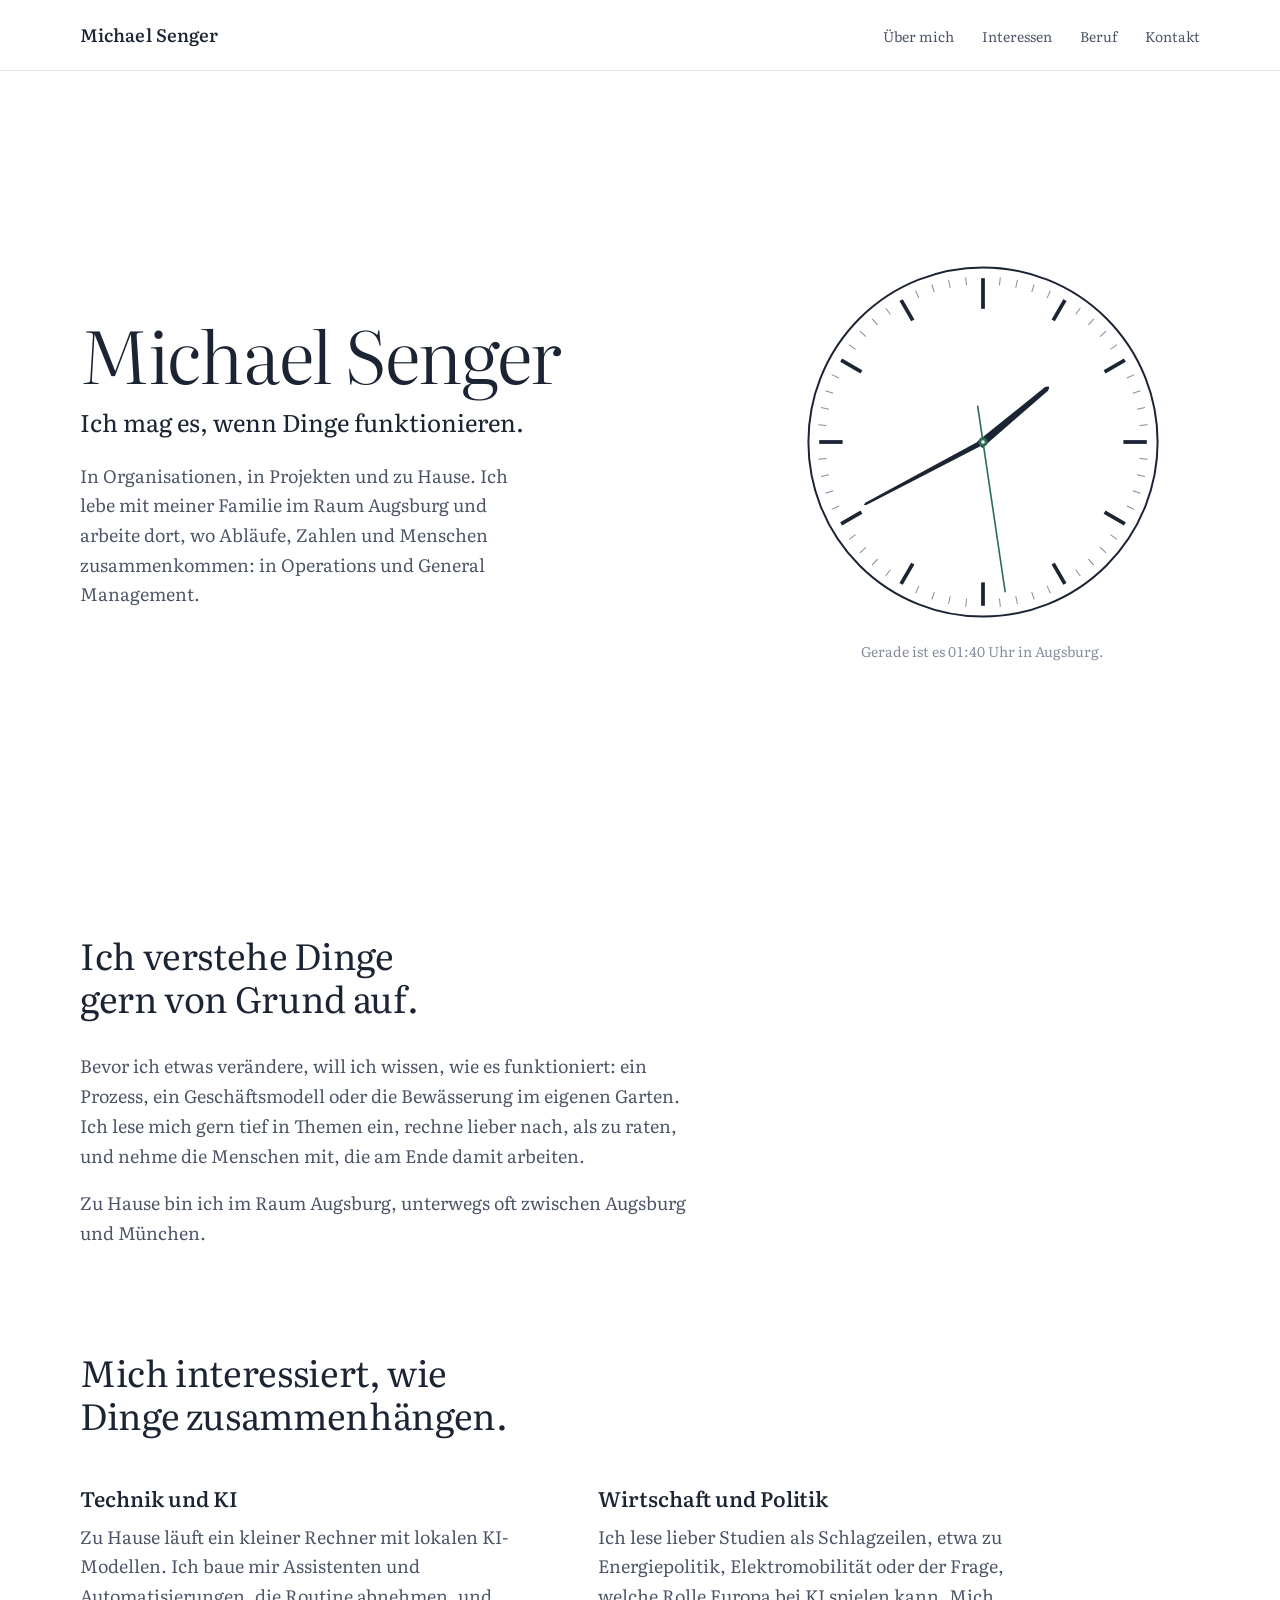
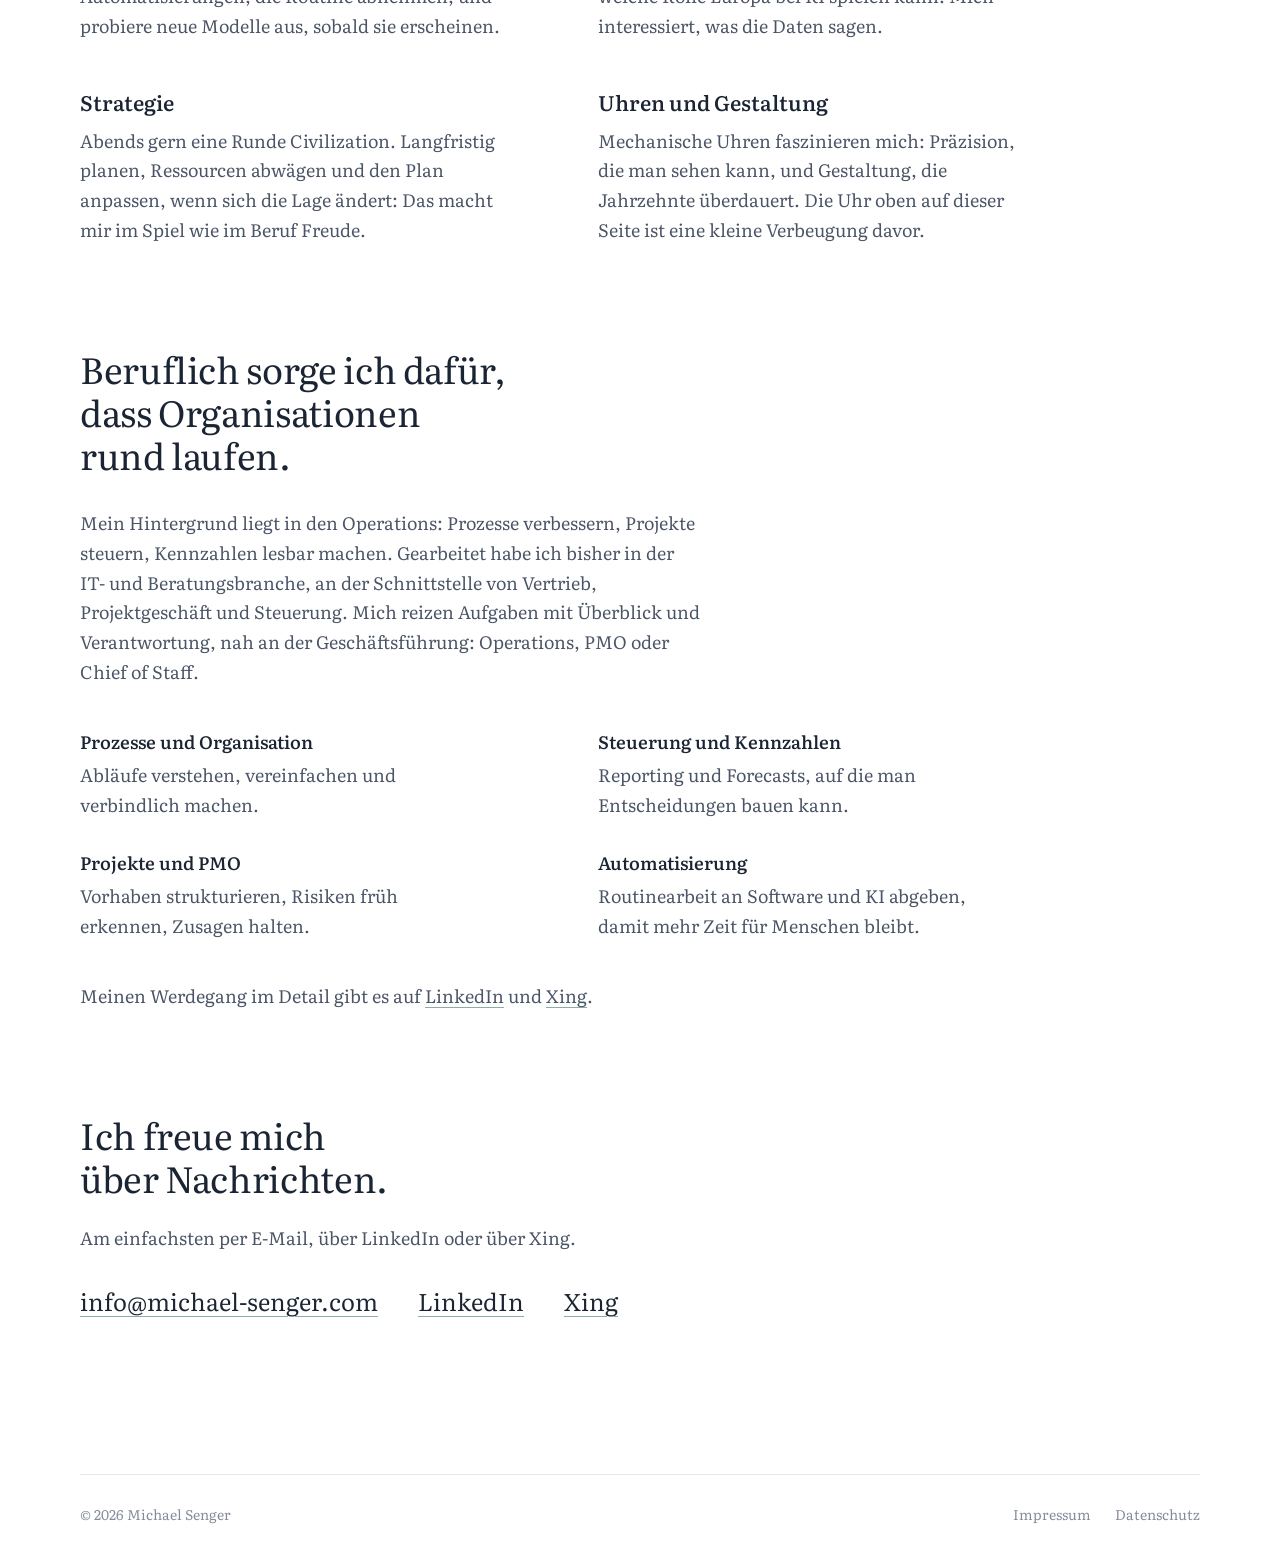
==== commit cf8c7a01: "v0.3: Impressum, Datenschutz und Kontakt gefüllt Anschrift, info@michael-senger.com, LinkedIn und Xi" ====
--- a/index.html
+++ b/index.html
@@ -112,17 +112,16 @@
         <div><dt>Projekte und PMO</dt><dd>Vorhaben strukturieren, Risiken früh erkennen, Zusagen halten.</dd></div>
         <div><dt>Automatisierung</dt><dd>Routinearbeit an Software und KI abgeben, damit mehr Zeit für Menschen bleibt.</dd></div>
       </dl>
-      <!-- TODO: echte LinkedIn-URL eintragen -->
-      <p class="aside">Meinen Werdegang im Detail gibt es auf <a href="https://www.linkedin.com/" rel="noopener">LinkedIn</a>.</p>
+      <p class="aside">Meinen Werdegang im Detail gibt es auf <a href="https://www.linkedin.com/in/michael-s-34b532137/" rel="noopener">LinkedIn</a> und <a href="https://www.xing.com/profile/Michael_Senger9" rel="noopener">Xing</a>.</p>
     </section>
 
     <section class="block wrap contact" id="kontakt">
       <h2>Ich freue mich über Nachrichten.</h2>
-      <p class="prose">Am einfachsten per E-Mail oder über LinkedIn.</p>
+      <p class="prose">Am einfachsten per E-Mail, über LinkedIn oder über Xing.</p>
       <ul class="contact-links">
-        <!-- TODO: echte Kontaktadresse und LinkedIn-URL eintragen -->
-        <li><a href="mailto:hallo@michael-senger.com">hallo@michael-senger.com</a></li>
-        <li><a href="https://www.linkedin.com/" rel="noopener">LinkedIn</a></li>
+        <li><a href="mailto:info@michael-senger.com">info@michael-senger.com</a></li>
+        <li><a href="https://www.linkedin.com/in/michael-s-34b532137/" rel="noopener">LinkedIn</a></li>
+        <li><a href="https://www.xing.com/profile/Michael_Senger9" rel="noopener">Xing</a></li>
       </ul>
     </section>
   </main>
